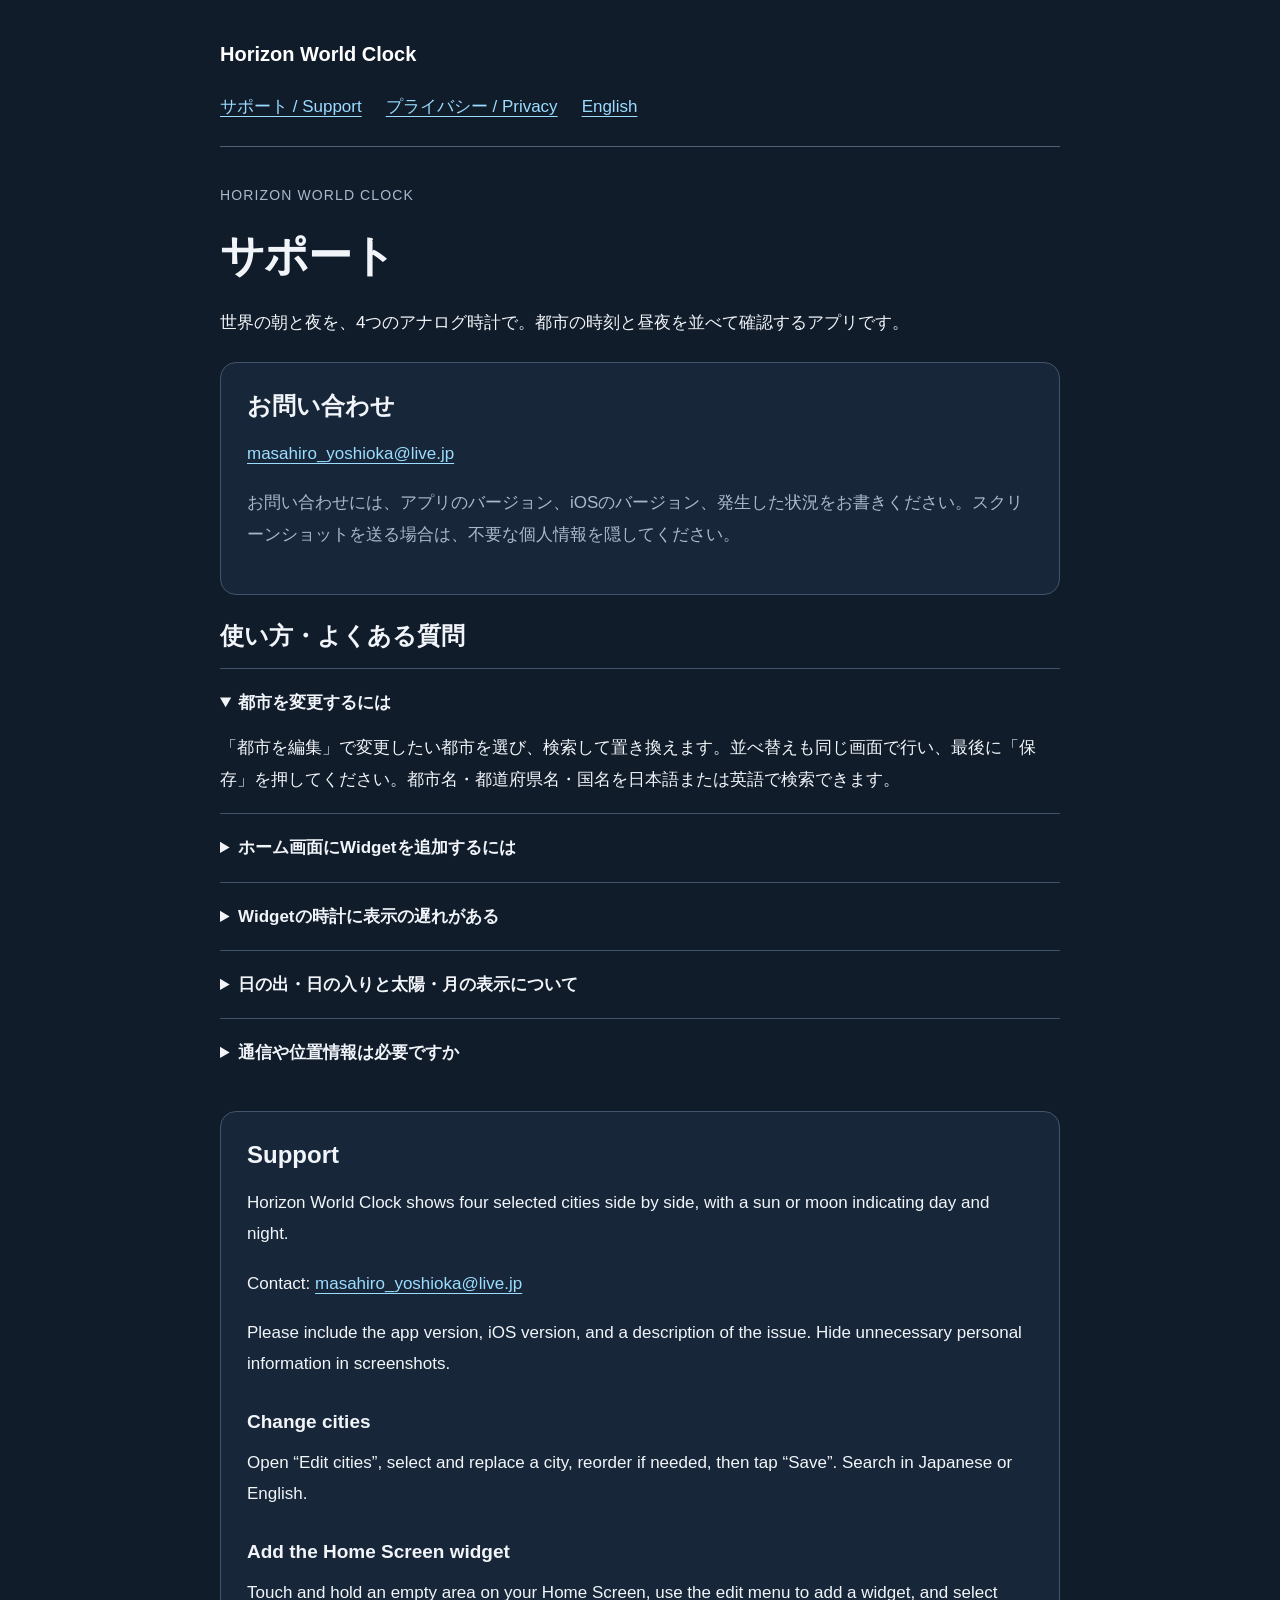
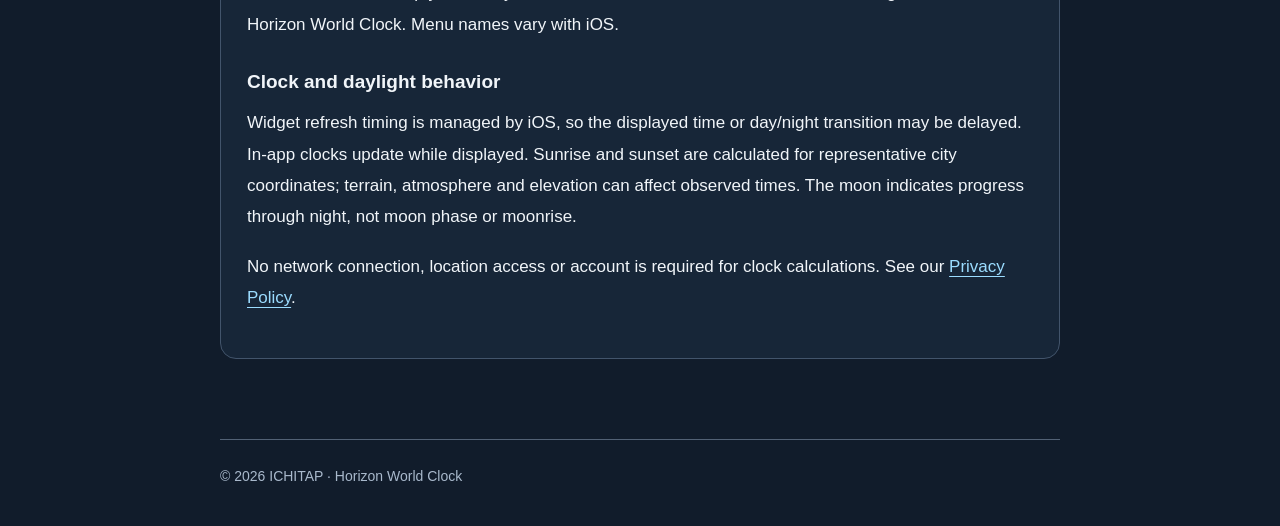
==== index.html @ b532a7b6 "Add Horizon World Clock support and privacy pages" ====
<!doctype html>
<html lang="ja"><head><meta charset="utf-8"><meta name="viewport" content="width=device-width,initial-scale=1"><title>サポート | Horizon World Clock</title><meta name="description" content="Horizon World Clockの使い方、お問い合わせ、Widgetと日の出・日の入りに関するサポート。"><link rel="stylesheet" href="styles.css"></head><body><header><a class="brand" href="./">Horizon World Clock</a><nav aria-label="Main"><a href="./">サポート / Support</a><a href="privacy.html">プライバシー / Privacy</a><a href="#english" lang="en">English</a></nav></header><main><p class="eyebrow">HORIZON WORLD CLOCK</p><h1>サポート</h1><p>世界の朝と夜を、4つのアナログ時計で。都市の時刻と昼夜を並べて確認するアプリです。</p>
<section class="card" aria-labelledby="contact"><h2 id="contact">お問い合わせ</h2><p class="contact"><a href="mailto:masahiro_yoshioka@live.jp">masahiro_yoshioka@live.jp</a></p><p class="muted">お問い合わせには、アプリのバージョン、iOSのバージョン、発生した状況をお書きください。スクリーンショットを送る場合は、不要な個人情報を隠してください。</p></section>
<section aria-labelledby="help"><h2 id="help">使い方・よくある質問</h2>
<details open><summary>都市を変更するには</summary><p>「都市を編集」で変更したい都市を選び、検索して置き換えます。並べ替えも同じ画面で行い、最後に「保存」を押してください。都市名・都道府県名・国名を日本語または英語で検索できます。</p></details>
<details><summary>ホーム画面にWidgetを追加するには</summary><p>iPhoneのホーム画面の空いている場所を長押しし、編集メニューからウィジェットを追加して「Horizon World Clock」を選びます。操作名はiOSのバージョンによって異なります。</p></details>
<details><summary>Widgetの時計に表示の遅れがある</summary><p>Widgetの更新時刻はiOSが管理するため、表示時刻や昼夜の切り替えが遅れる場合があります。アプリ内の時計は表示中に更新されます。</p></details>
<details><summary>日の出・日の入りと太陽・月の表示について</summary><p>各都市の代表地点の緯度・経度から日の出・日の入りを計算しています。地形、大気、標高によって実際の見え方と異なります。月の位置は夜の進み具合を示し、月齢や月の出を示すものではありません。</p></details>
<details><summary>通信や位置情報は必要ですか</summary><p>時計の計算に通信・位置情報・アカウント登録は必要ありません。選択都市、表示言語、計算データは端末内に保存します。詳しくは<a href="privacy.html">プライバシーポリシー</a>をご覧ください。</p></details></section>
<section id="english" lang="en" class="card"><h2>Support</h2><p>Horizon World Clock shows four selected cities side by side, with a sun or moon indicating day and night.</p><p class="contact">Contact: <a href="mailto:masahiro_yoshioka@live.jp">masahiro_yoshioka@live.jp</a></p><p>Please include the app version, iOS version, and a description of the issue. Hide unnecessary personal information in screenshots.</p><h3>Change cities</h3><p>Open “Edit cities”, select and replace a city, reorder if needed, then tap “Save”. Search in Japanese or English.</p><h3>Add the Home Screen widget</h3><p>Touch and hold an empty area on your Home Screen, use the edit menu to add a widget, and select Horizon World Clock. Menu names vary with iOS.</p><h3>Clock and daylight behavior</h3><p>Widget refresh timing is managed by iOS, so the displayed time or day/night transition may be delayed. In-app clocks update while displayed. Sunrise and sunset are calculated for representative city coordinates; terrain, atmosphere and elevation can affect observed times. The moon indicates progress through night, not moon phase or moonrise.</p><p>No network connection, location access or account is required for clock calculations. See our <a href="privacy.html#english">Privacy Policy</a>.</p></section></main><footer>© 2026 ICHITAP · Horizon World Clock</footer></body></html>
---- styles.css ----
*{box-sizing:border-box}html{color-scheme:dark;scroll-behavior:smooth}body{margin:0;background:#111c2b;color:#f1f5f9;font:17px/1.85 -apple-system,BlinkMacSystemFont,"Segoe UI","Hiragino Sans","Noto Sans JP",sans-serif}a{color:#9bdcff;text-underline-offset:.23em}a:hover{color:white}a:focus-visible{outline:3px solid #ffe08a;outline-offset:5px}header,main,footer{width:min(840px,100% - 40px);margin:auto}header{padding:36px 0 24px;border-bottom:1px solid #526175}nav{display:flex;gap:24px;flex-wrap:wrap;margin-top:18px}.brand{font-size:20px;color:#fff;text-decoration:none;font-weight:700}main{padding:36px 0 56px}h1{font-size:clamp(30px,6vw,44px);line-height:1.3;letter-spacing:-.02em;margin:12px 0 22px}h2{font-size:24px;line-height:1.45;margin:0 0 14px}h3{font-size:19px;margin:24px 0 8px}p{margin:0 0 18px}.eyebrow,.muted{color:#a9b9cc}.eyebrow{font-size:14px;letter-spacing:.08em}.card{padding:26px;border:1px solid #42546b;border-radius:16px;background:#172638;margin:24px 0}section{scroll-margin-top:24px}li+li{margin-top:10px}footer{padding:24px 0 36px;border-top:1px solid #526175;font-size:14px;color:#a9b9cc}.contact{overflow-wrap:anywhere}details{border-top:1px solid #42546b;padding:18px 0}summary{cursor:pointer;font-weight:650}details p{margin:14px 0 0} @media(max-width:500px){.card{padding:20px}nav{gap:18px}body{font-size:16px}}
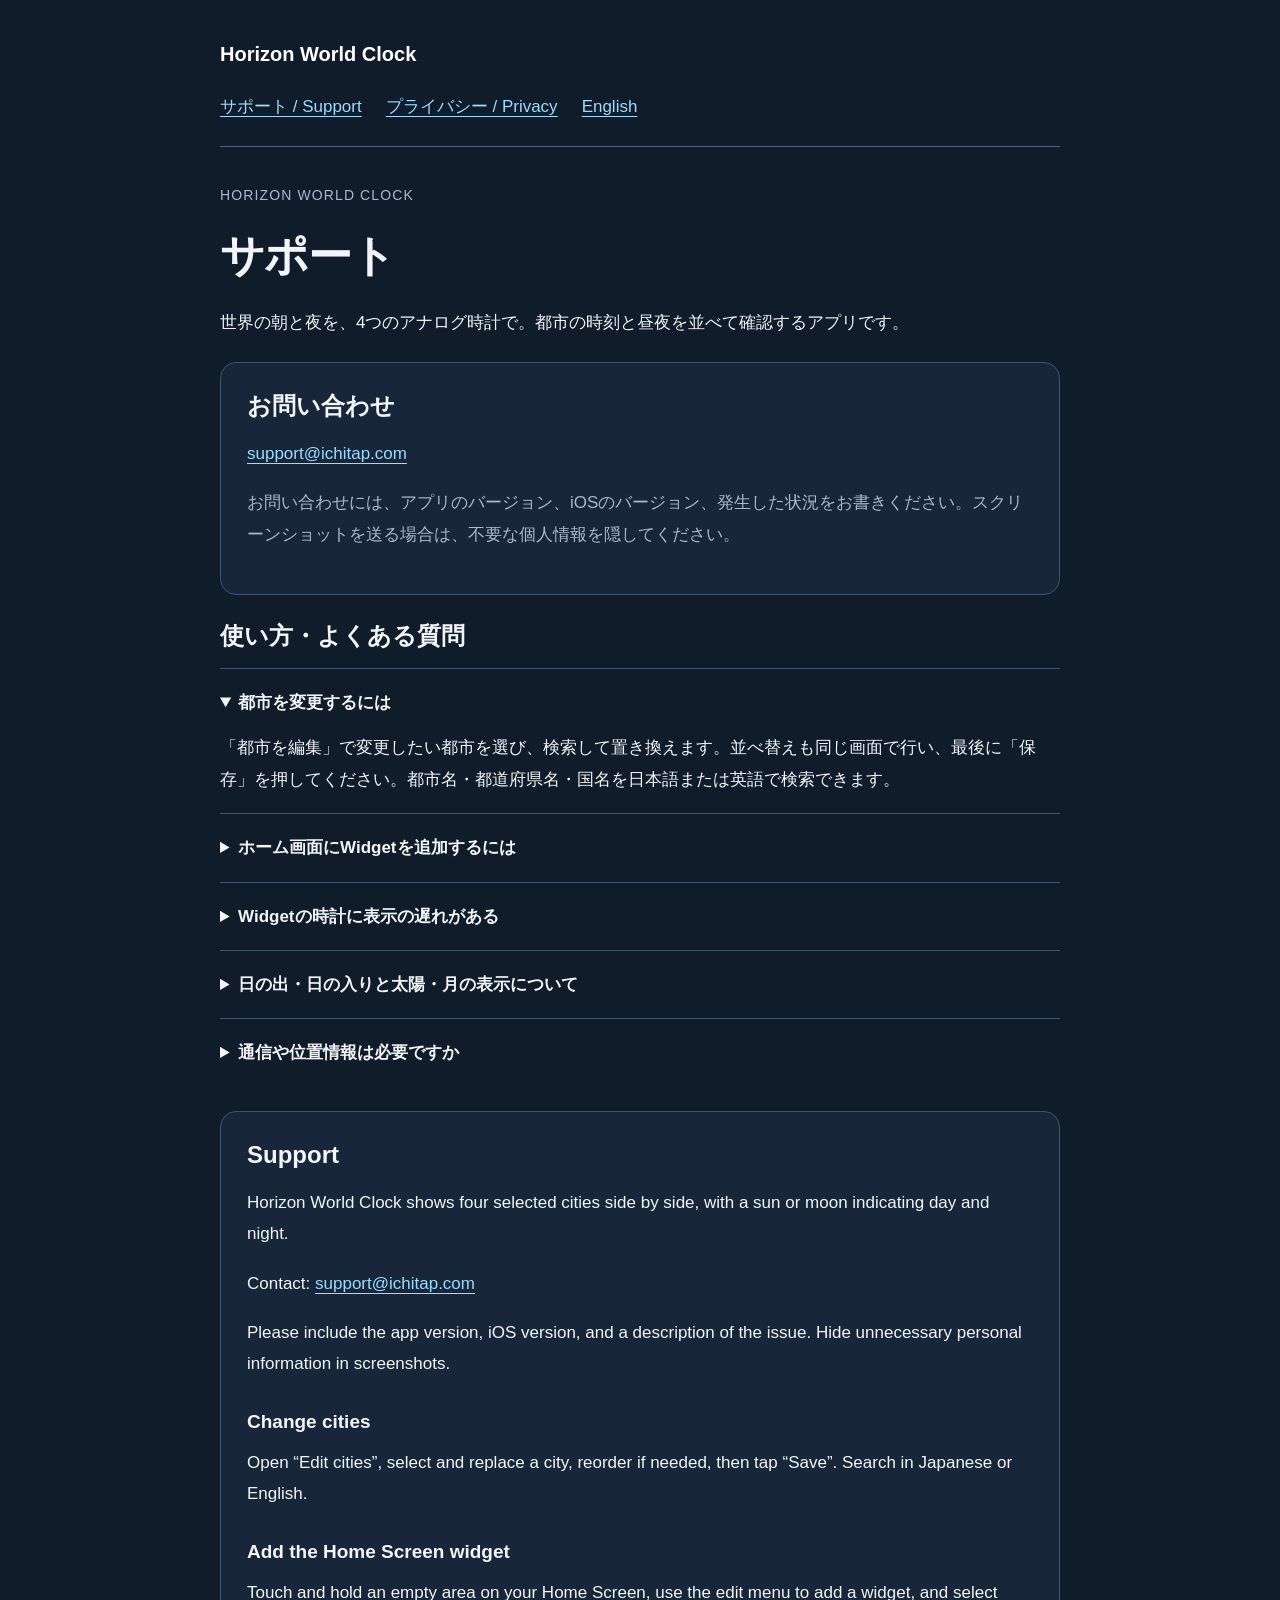
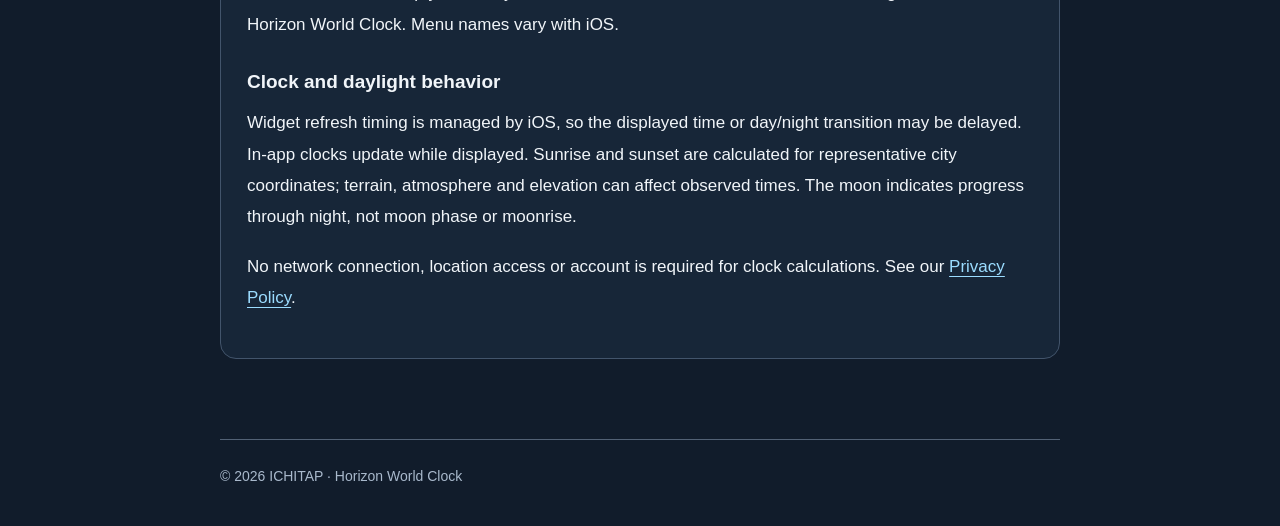
==== commit a548d974: "Update public contact email to support@ichitap.com" ====
--- a/index.html
+++ b/index.html
@@ -1,10 +1,10 @@
 <!doctype html>
 <html lang="ja"><head><meta charset="utf-8"><meta name="viewport" content="width=device-width,initial-scale=1"><title>サポート | Horizon World Clock</title><meta name="description" content="Horizon World Clockの使い方、お問い合わせ、Widgetと日の出・日の入りに関するサポート。"><link rel="stylesheet" href="styles.css"></head><body><header><a class="brand" href="./">Horizon World Clock</a><nav aria-label="Main"><a href="./">サポート / Support</a><a href="privacy.html">プライバシー / Privacy</a><a href="#english" lang="en">English</a></nav></header><main><p class="eyebrow">HORIZON WORLD CLOCK</p><h1>サポート</h1><p>世界の朝と夜を、4つのアナログ時計で。都市の時刻と昼夜を並べて確認するアプリです。</p>
-<section class="card" aria-labelledby="contact"><h2 id="contact">お問い合わせ</h2><p class="contact"><a href="mailto:masahiro_yoshioka@live.jp">masahiro_yoshioka@live.jp</a></p><p class="muted">お問い合わせには、アプリのバージョン、iOSのバージョン、発生した状況をお書きください。スクリーンショットを送る場合は、不要な個人情報を隠してください。</p></section>
+<section class="card" aria-labelledby="contact"><h2 id="contact">お問い合わせ</h2><p class="contact"><a href="mailto:support@ichitap.com">support@ichitap.com</a></p><p class="muted">お問い合わせには、アプリのバージョン、iOSのバージョン、発生した状況をお書きください。スクリーンショットを送る場合は、不要な個人情報を隠してください。</p></section>
 <section aria-labelledby="help"><h2 id="help">使い方・よくある質問</h2>
 <details open><summary>都市を変更するには</summary><p>「都市を編集」で変更したい都市を選び、検索して置き換えます。並べ替えも同じ画面で行い、最後に「保存」を押してください。都市名・都道府県名・国名を日本語または英語で検索できます。</p></details>
 <details><summary>ホーム画面にWidgetを追加するには</summary><p>iPhoneのホーム画面の空いている場所を長押しし、編集メニューからウィジェットを追加して「Horizon World Clock」を選びます。操作名はiOSのバージョンによって異なります。</p></details>
 <details><summary>Widgetの時計に表示の遅れがある</summary><p>Widgetの更新時刻はiOSが管理するため、表示時刻や昼夜の切り替えが遅れる場合があります。アプリ内の時計は表示中に更新されます。</p></details>
 <details><summary>日の出・日の入りと太陽・月の表示について</summary><p>各都市の代表地点の緯度・経度から日の出・日の入りを計算しています。地形、大気、標高によって実際の見え方と異なります。月の位置は夜の進み具合を示し、月齢や月の出を示すものではありません。</p></details>
 <details><summary>通信や位置情報は必要ですか</summary><p>時計の計算に通信・位置情報・アカウント登録は必要ありません。選択都市、表示言語、計算データは端末内に保存します。詳しくは<a href="privacy.html">プライバシーポリシー</a>をご覧ください。</p></details></section>
-<section id="english" lang="en" class="card"><h2>Support</h2><p>Horizon World Clock shows four selected cities side by side, with a sun or moon indicating day and night.</p><p class="contact">Contact: <a href="mailto:masahiro_yoshioka@live.jp">masahiro_yoshioka@live.jp</a></p><p>Please include the app version, iOS version, and a description of the issue. Hide unnecessary personal information in screenshots.</p><h3>Change cities</h3><p>Open “Edit cities”, select and replace a city, reorder if needed, then tap “Save”. Search in Japanese or English.</p><h3>Add the Home Screen widget</h3><p>Touch and hold an empty area on your Home Screen, use the edit menu to add a widget, and select Horizon World Clock. Menu names vary with iOS.</p><h3>Clock and daylight behavior</h3><p>Widget refresh timing is managed by iOS, so the displayed time or day/night transition may be delayed. In-app clocks update while displayed. Sunrise and sunset are calculated for representative city coordinates; terrain, atmosphere and elevation can affect observed times. The moon indicates progress through night, not moon phase or moonrise.</p><p>No network connection, location access or account is required for clock calculations. See our <a href="privacy.html#english">Privacy Policy</a>.</p></section></main><footer>© 2026 ICHITAP · Horizon World Clock</footer></body></html>
+<section id="english" lang="en" class="card"><h2>Support</h2><p>Horizon World Clock shows four selected cities side by side, with a sun or moon indicating day and night.</p><p class="contact">Contact: <a href="mailto:support@ichitap.com">support@ichitap.com</a></p><p>Please include the app version, iOS version, and a description of the issue. Hide unnecessary personal information in screenshots.</p><h3>Change cities</h3><p>Open “Edit cities”, select and replace a city, reorder if needed, then tap “Save”. Search in Japanese or English.</p><h3>Add the Home Screen widget</h3><p>Touch and hold an empty area on your Home Screen, use the edit menu to add a widget, and select Horizon World Clock. Menu names vary with iOS.</p><h3>Clock and daylight behavior</h3><p>Widget refresh timing is managed by iOS, so the displayed time or day/night transition may be delayed. In-app clocks update while displayed. Sunrise and sunset are calculated for representative city coordinates; terrain, atmosphere and elevation can affect observed times. The moon indicates progress through night, not moon phase or moonrise.</p><p>No network connection, location access or account is required for clock calculations. See our <a href="privacy.html#english">Privacy Policy</a>.</p></section></main><footer>© 2026 ICHITAP · Horizon World Clock</footer></body></html>
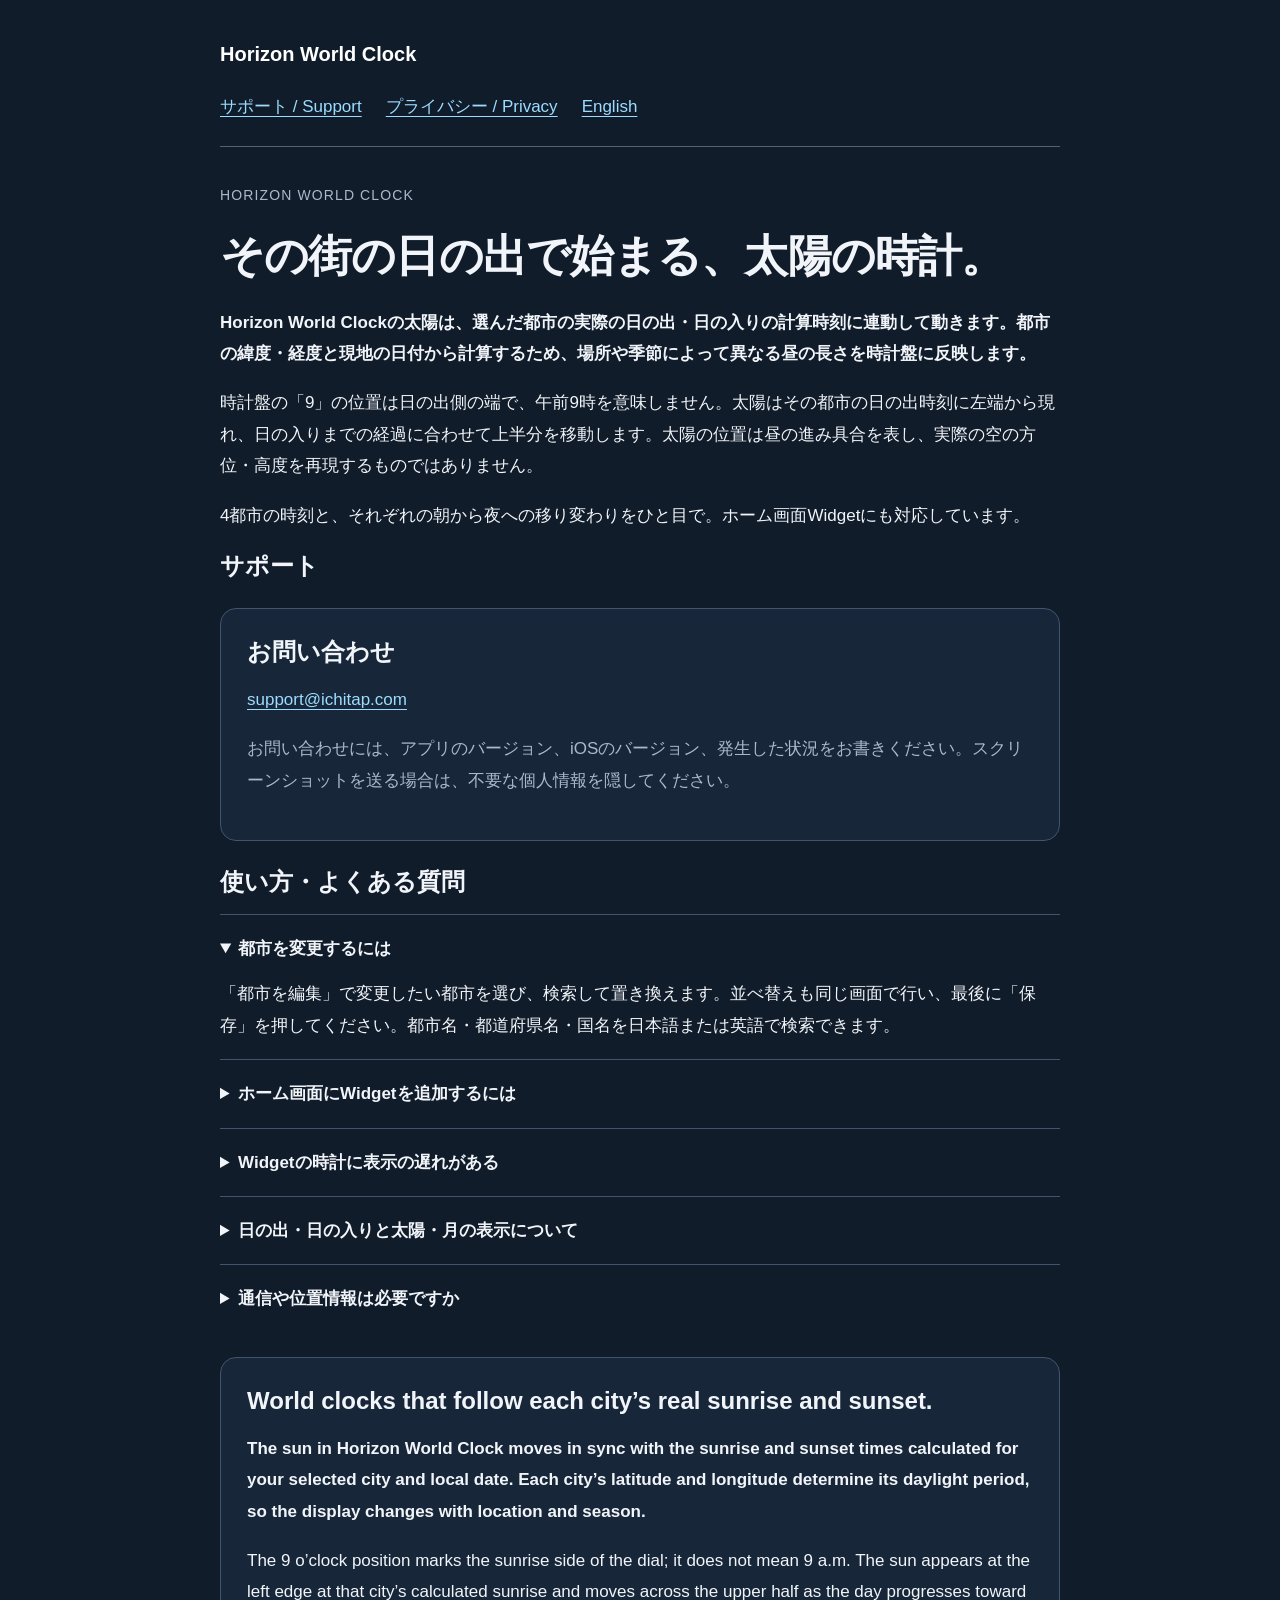
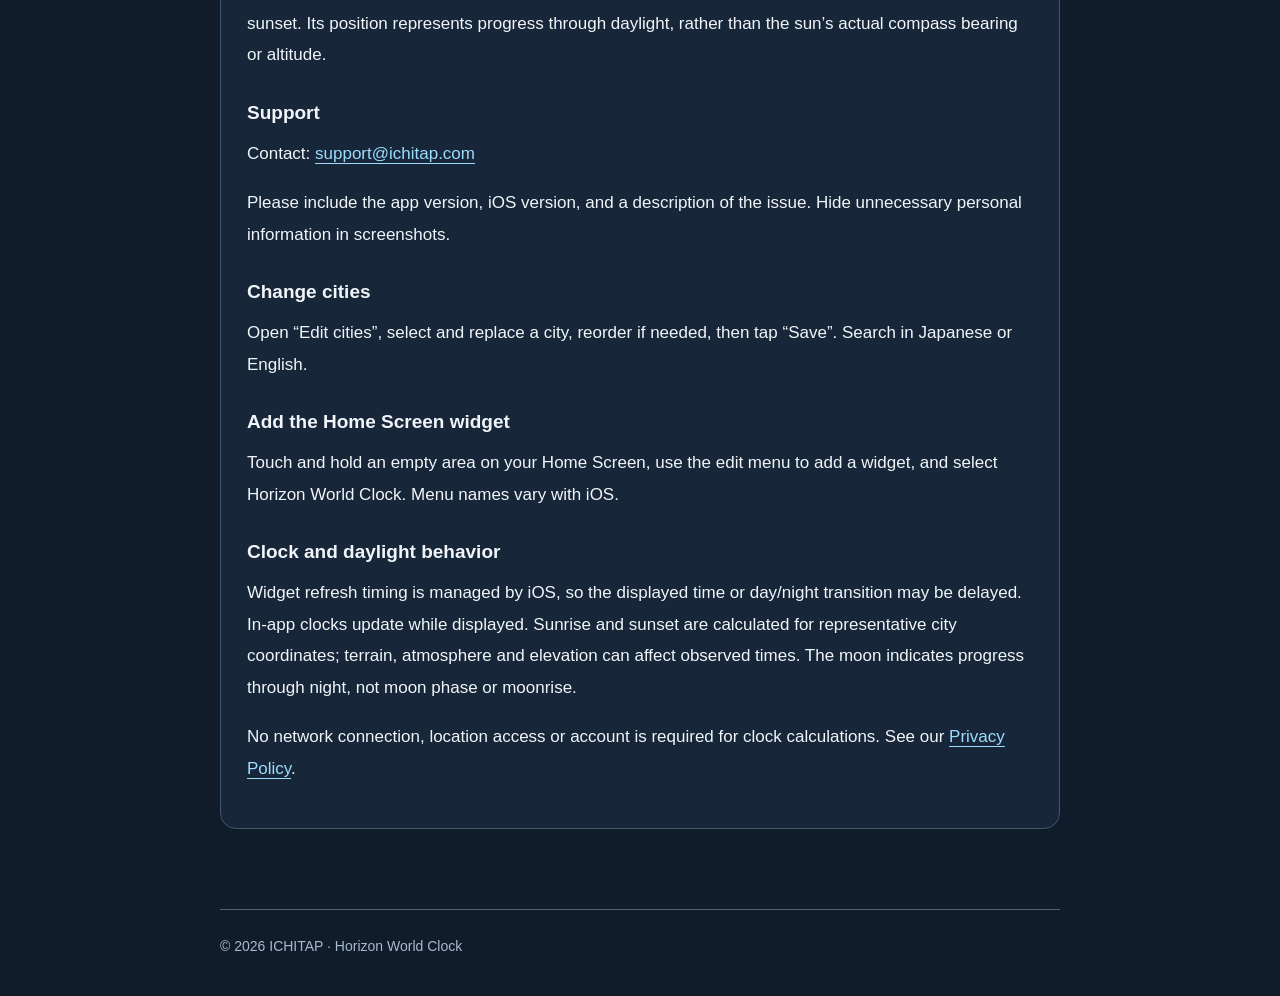
==== commit 0657b08b: "Lead product copy with city-specific sunrise and sunset" ====
--- a/index.html
+++ b/index.html
@@ -1,10 +1,10 @@
 <!doctype html>
-<html lang="ja"><head><meta charset="utf-8"><meta name="viewport" content="width=device-width,initial-scale=1"><title>サポート | Horizon World Clock</title><meta name="description" content="Horizon World Clockの使い方、お問い合わせ、Widgetと日の出・日の入りに関するサポート。"><link rel="stylesheet" href="styles.css"></head><body><header><a class="brand" href="./">Horizon World Clock</a><nav aria-label="Main"><a href="./">サポート / Support</a><a href="privacy.html">プライバシー / Privacy</a><a href="#english" lang="en">English</a></nav></header><main><p class="eyebrow">HORIZON WORLD CLOCK</p><h1>サポート</h1><p>世界の朝と夜を、4つのアナログ時計で。都市の時刻と昼夜を並べて確認するアプリです。</p>
+<html lang="ja"><head><meta charset="utf-8"><meta name="viewport" content="width=device-width,initial-scale=1"><title>サポート | Horizon World Clock</title><meta name="description" content="各都市の日の出・日の入りに連動して太陽が動く世界時計。都市と季節で変わる昼夜を表示。使い方とお問い合わせ。"><link rel="stylesheet" href="styles.css"></head><body><header><a class="brand" href="./">Horizon World Clock</a><nav aria-label="Main"><a href="./">サポート / Support</a><a href="privacy.html">プライバシー / Privacy</a><a href="#english" lang="en">English</a></nav></header><main><p class="eyebrow">HORIZON WORLD CLOCK</p><h1>その街の日の出で始まる、太陽の時計。</h1><p><strong>Horizon World Clockの太陽は、選んだ都市の実際の日の出・日の入りの計算時刻に連動して動きます。都市の緯度・経度と現地の日付から計算するため、場所や季節によって異なる昼の長さを時計盤に反映します。</strong></p><p>時計盤の「9」の位置は日の出側の端で、午前9時を意味しません。太陽はその都市の日の出時刻に左端から現れ、日の入りまでの経過に合わせて上半分を移動します。太陽の位置は昼の進み具合を表し、実際の空の方位・高度を再現するものではありません。</p><p>4都市の時刻と、それぞれの朝から夜への移り変わりをひと目で。ホーム画面Widgetにも対応しています。</p><h2>サポート</h2>
 <section class="card" aria-labelledby="contact"><h2 id="contact">お問い合わせ</h2><p class="contact"><a href="mailto:support@ichitap.com">support@ichitap.com</a></p><p class="muted">お問い合わせには、アプリのバージョン、iOSのバージョン、発生した状況をお書きください。スクリーンショットを送る場合は、不要な個人情報を隠してください。</p></section>
 <section aria-labelledby="help"><h2 id="help">使い方・よくある質問</h2>
 <details open><summary>都市を変更するには</summary><p>「都市を編集」で変更したい都市を選び、検索して置き換えます。並べ替えも同じ画面で行い、最後に「保存」を押してください。都市名・都道府県名・国名を日本語または英語で検索できます。</p></details>
 <details><summary>ホーム画面にWidgetを追加するには</summary><p>iPhoneのホーム画面の空いている場所を長押しし、編集メニューからウィジェットを追加して「Horizon World Clock」を選びます。操作名はiOSのバージョンによって異なります。</p></details>
 <details><summary>Widgetの時計に表示の遅れがある</summary><p>Widgetの更新時刻はiOSが管理するため、表示時刻や昼夜の切り替えが遅れる場合があります。アプリ内の時計は表示中に更新されます。</p></details>
-<details><summary>日の出・日の入りと太陽・月の表示について</summary><p>各都市の代表地点の緯度・経度から日の出・日の入りを計算しています。地形、大気、標高によって実際の見え方と異なります。月の位置は夜の進み具合を示し、月齢や月の出を示すものではありません。</p></details>
+<details><summary>日の出・日の入りと太陽・月の表示について</summary><p>Horizon World Clockの太陽は、選んだ都市の実際の日の出・日の入りの計算時刻に連動して動きます。都市の緯度・経度と現地の日付から計算するため、場所や季節によって異なる昼の長さを時計盤に反映します。時計盤の「9」の位置は日の出側の端で、午前9時を意味しません。太陽はその都市の日の出時刻に左端から現れ、日の入りまでの経過に合わせて上半分を移動します。太陽の位置は昼の進み具合を表し、実際の空の方位・高度を再現するものではありません。地形、大気、標高によって実際の見え方と異なります。月の位置は夜の進み具合を示し、月齢や月の出を示すものではありません。</p></details>
 <details><summary>通信や位置情報は必要ですか</summary><p>時計の計算に通信・位置情報・アカウント登録は必要ありません。選択都市、表示言語、計算データは端末内に保存します。詳しくは<a href="privacy.html">プライバシーポリシー</a>をご覧ください。</p></details></section>
-<section id="english" lang="en" class="card"><h2>Support</h2><p>Horizon World Clock shows four selected cities side by side, with a sun or moon indicating day and night.</p><p class="contact">Contact: <a href="mailto:support@ichitap.com">support@ichitap.com</a></p><p>Please include the app version, iOS version, and a description of the issue. Hide unnecessary personal information in screenshots.</p><h3>Change cities</h3><p>Open “Edit cities”, select and replace a city, reorder if needed, then tap “Save”. Search in Japanese or English.</p><h3>Add the Home Screen widget</h3><p>Touch and hold an empty area on your Home Screen, use the edit menu to add a widget, and select Horizon World Clock. Menu names vary with iOS.</p><h3>Clock and daylight behavior</h3><p>Widget refresh timing is managed by iOS, so the displayed time or day/night transition may be delayed. In-app clocks update while displayed. Sunrise and sunset are calculated for representative city coordinates; terrain, atmosphere and elevation can affect observed times. The moon indicates progress through night, not moon phase or moonrise.</p><p>No network connection, location access or account is required for clock calculations. See our <a href="privacy.html#english">Privacy Policy</a>.</p></section></main><footer>© 2026 ICHITAP · Horizon World Clock</footer></body></html>
+<section id="english" lang="en" class="card"><h2>World clocks that follow each city’s real sunrise and sunset.</h2><p><strong>The sun in Horizon World Clock moves in sync with the sunrise and sunset times calculated for your selected city and local date. Each city’s latitude and longitude determine its daylight period, so the display changes with location and season.</strong></p><p>The 9 o’clock position marks the sunrise side of the dial; it does not mean 9 a.m. The sun appears at the left edge at that city’s calculated sunrise and moves across the upper half as the day progresses toward sunset. Its position represents progress through daylight, rather than the sun’s actual compass bearing or altitude.</p><h3>Support</h3><p class="contact">Contact: <a href="mailto:support@ichitap.com">support@ichitap.com</a></p><p>Please include the app version, iOS version, and a description of the issue. Hide unnecessary personal information in screenshots.</p><h3>Change cities</h3><p>Open “Edit cities”, select and replace a city, reorder if needed, then tap “Save”. Search in Japanese or English.</p><h3>Add the Home Screen widget</h3><p>Touch and hold an empty area on your Home Screen, use the edit menu to add a widget, and select Horizon World Clock. Menu names vary with iOS.</p><h3>Clock and daylight behavior</h3><p>Widget refresh timing is managed by iOS, so the displayed time or day/night transition may be delayed. In-app clocks update while displayed. Sunrise and sunset are calculated for representative city coordinates; terrain, atmosphere and elevation can affect observed times. The moon indicates progress through night, not moon phase or moonrise.</p><p>No network connection, location access or account is required for clock calculations. See our <a href="privacy.html#english">Privacy Policy</a>.</p></section></main><footer>© 2026 ICHITAP · Horizon World Clock</footer></body></html>
